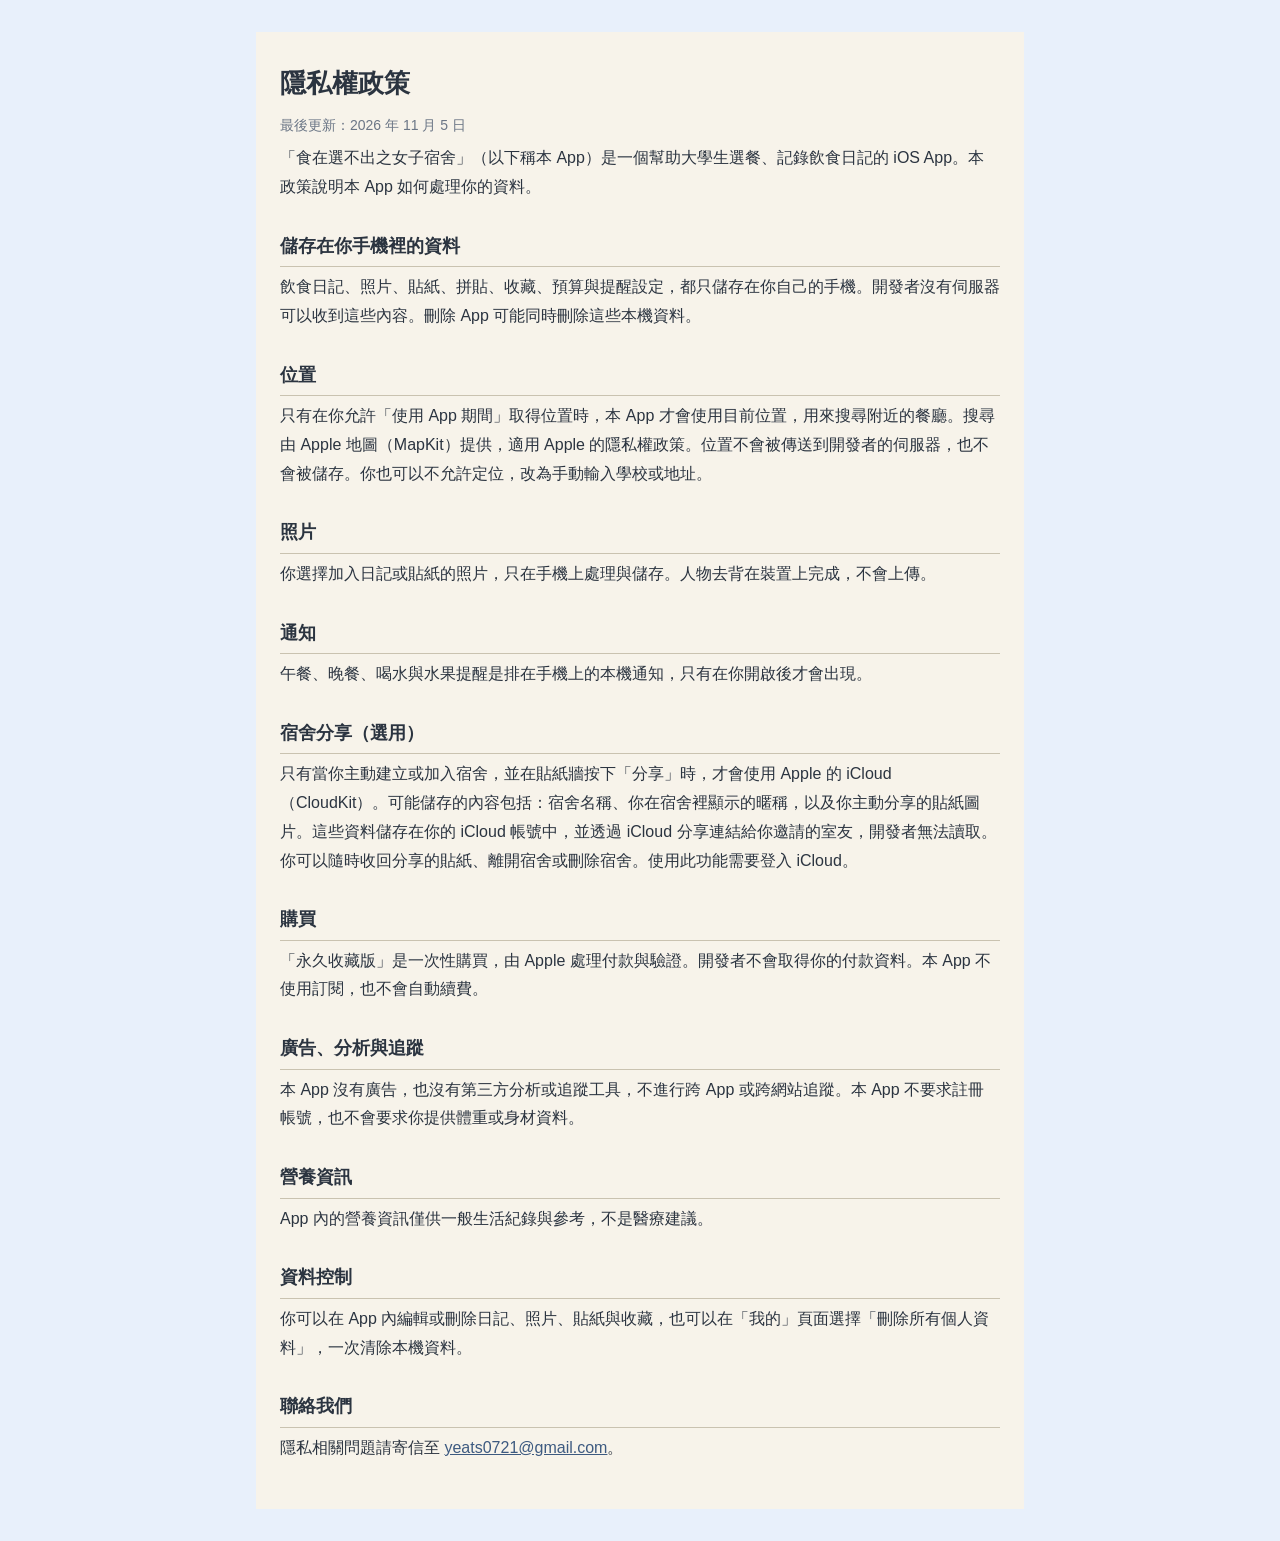
==== index.html @ 0e7910c2 "Add privacy policy page for the app This HTML file outlines the privacy policy for the '食在選不出之女子宿舍' " ====
<!doctype html>
<html lang="zh-Hant">
<head>
<meta charset="utf-8">
<meta name="viewport" content="width=device-width, initial-scale=1">
<title>食在選不出之女子宿舍 隱私權政策</title>
<style>
  body { margin: 0; background: #e8f0fb; color: #2b3440; font: 16px/1.8 -apple-system, "PingFang TC", "Noto Sans TC", sans-serif; }
  main { max-width: 720px; margin: 32px auto; padding: 28px 24px 40px; background: #f7f3ea; }
  h1 { font-size: 26px; margin: 0 0 4px; }
  h2 { font-size: 18px; margin: 28px 0 6px; border-bottom: 1px solid #c9c2b0; padding-bottom: 4px; }
  p, li { margin: 6px 0; }
  .date { color: #6b7686; font-size: 14px; }
  a { color: #3d5a80; }
  @media (max-width: 760px) { main { margin: 0; } }
</style>
</head>
<body>
<main>
<h1>隱私權政策</h1>
<p class="date">最後更新：2026 年 11 月 5 日</p>
<p>「食在選不出之女子宿舍」（以下稱本 App）是一個幫助大學生選餐、記錄飲食日記的 iOS App。本政策說明本 App 如何處理你的資料。</p>

<h2>儲存在你手機裡的資料</h2>
<p>飲食日記、照片、貼紙、拼貼、收藏、預算與提醒設定，都只儲存在你自己的手機。開發者沒有伺服器可以收到這些內容。刪除 App 可能同時刪除這些本機資料。</p>

<h2>位置</h2>
<p>只有在你允許「使用 App 期間」取得位置時，本 App 才會使用目前位置，用來搜尋附近的餐廳。搜尋由 Apple 地圖（MapKit）提供，適用 Apple 的隱私權政策。位置不會被傳送到開發者的伺服器，也不會被儲存。你也可以不允許定位，改為手動輸入學校或地址。</p>

<h2>照片</h2>
<p>你選擇加入日記或貼紙的照片，只在手機上處理與儲存。人物去背在裝置上完成，不會上傳。</p>

<h2>通知</h2>
<p>午餐、晚餐、喝水與水果提醒是排在手機上的本機通知，只有在你開啟後才會出現。</p>

<h2>宿舍分享（選用）</h2>
<p>只有當你主動建立或加入宿舍，並在貼紙牆按下「分享」時，才會使用 Apple 的 iCloud（CloudKit）。可能儲存的內容包括：宿舍名稱、你在宿舍裡顯示的暱稱，以及你主動分享的貼紙圖片。這些資料儲存在你的 iCloud 帳號中，並透過 iCloud 分享連結給你邀請的室友，開發者無法讀取。你可以隨時收回分享的貼紙、離開宿舍或刪除宿舍。使用此功能需要登入 iCloud。</p>

<h2>購買</h2>
<p>「永久收藏版」是一次性購買，由 Apple 處理付款與驗證。開發者不會取得你的付款資料。本 App 不使用訂閱，也不會自動續費。</p>

<h2>廣告、分析與追蹤</h2>
<p>本 App 沒有廣告，也沒有第三方分析或追蹤工具，不進行跨 App 或跨網站追蹤。本 App 不要求註冊帳號，也不會要求你提供體重或身材資料。</p>

<h2>營養資訊</h2>
<p>App 內的營養資訊僅供一般生活紀錄與參考，不是醫療建議。</p>

<h2>資料控制</h2>
<p>你可以在 App 內編輯或刪除日記、照片、貼紙與收藏，也可以在「我的」頁面選擇「刪除所有個人資料」，一次清除本機資料。</p>

<h2>聯絡我們</h2>
<p>隱私相關問題請寄信至 <a href="mailto:yeats0721@gmail.com">yeats0721@gmail.com</a>。</p>
</main>
</body>
</html>
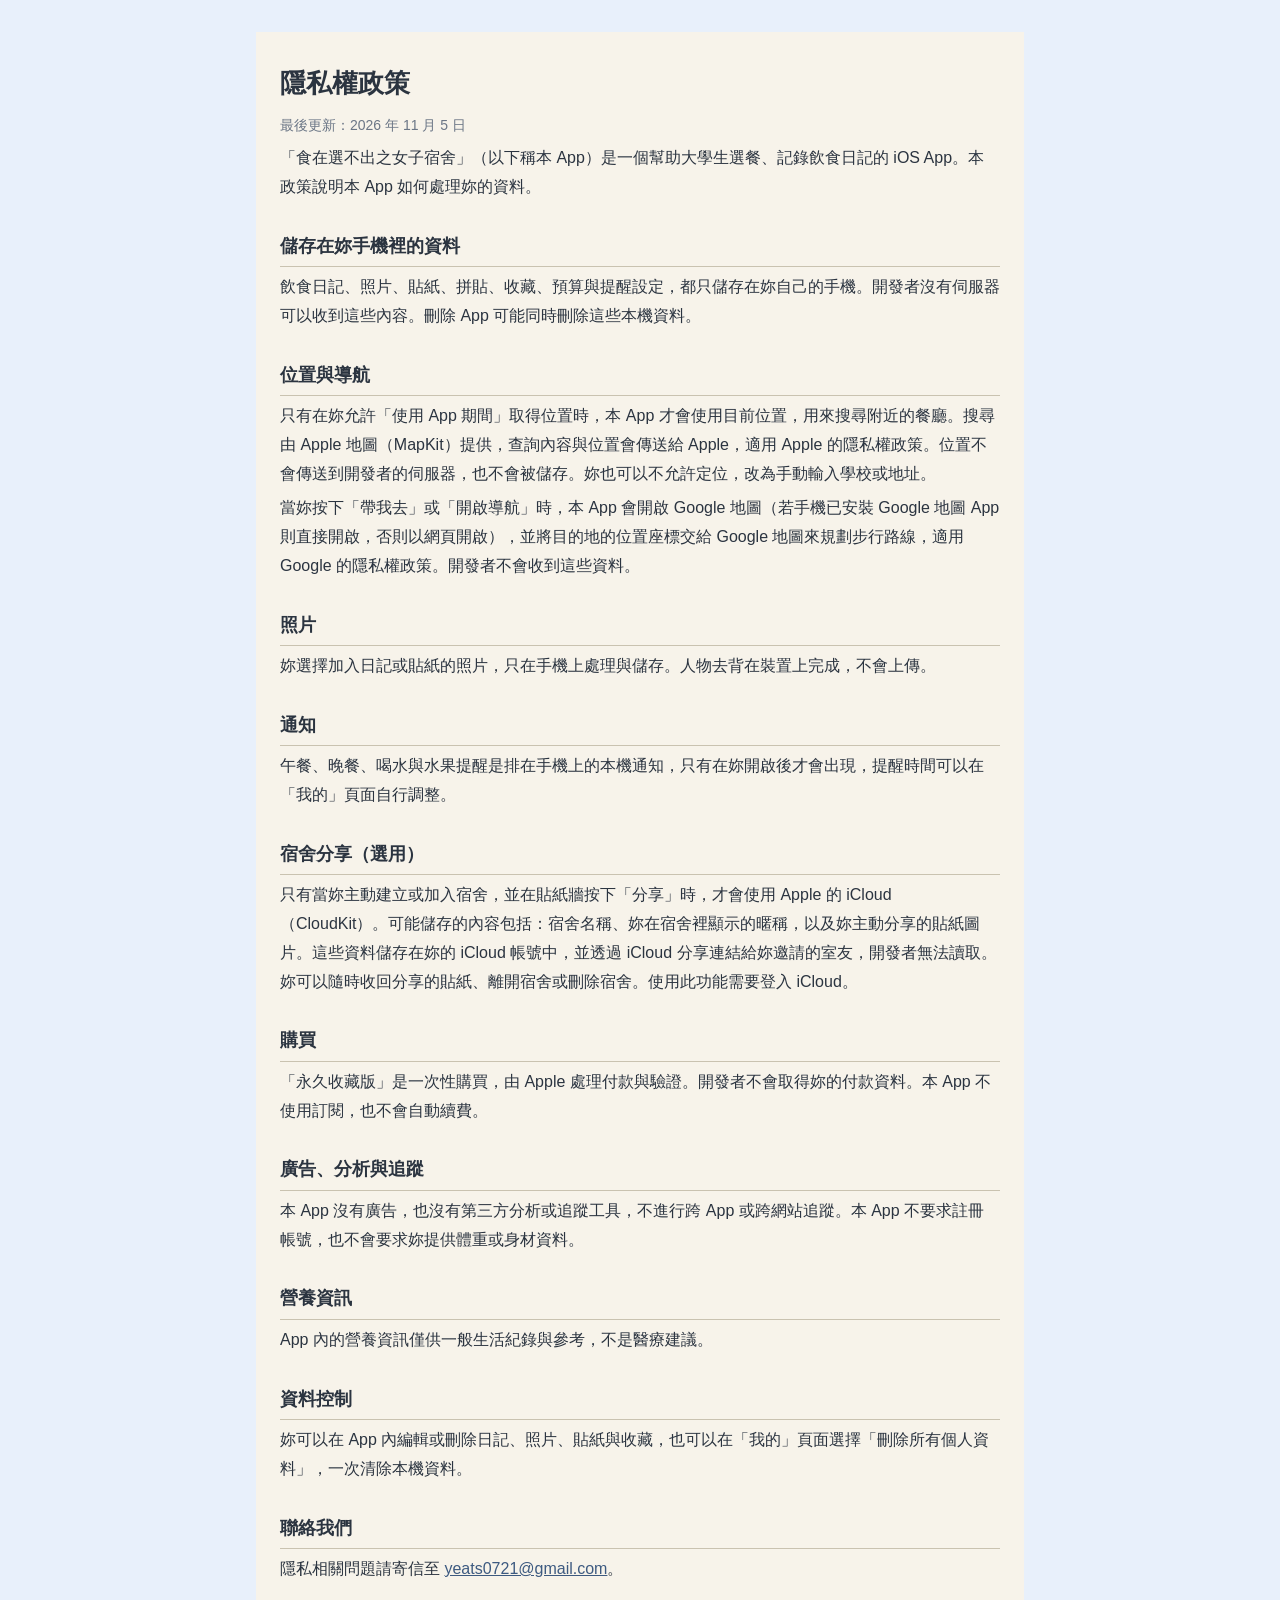
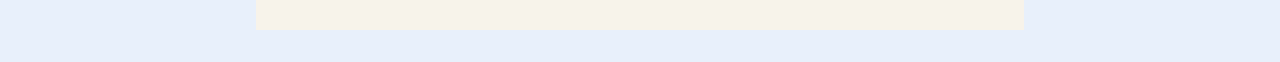
==== commit b02a4150: "Update privacy policy: Google Maps navigation and reminder times" ====
--- a/index.html
+++ b/index.html
@@ -19,34 +19,35 @@
 <main>
 <h1>隱私權政策</h1>
 <p class="date">最後更新：2026 年 11 月 5 日</p>
-<p>「食在選不出之女子宿舍」（以下稱本 App）是一個幫助大學生選餐、記錄飲食日記的 iOS App。本政策說明本 App 如何處理你的資料。</p>
+<p>「食在選不出之女子宿舍」（以下稱本 App）是一個幫助大學生選餐、記錄飲食日記的 iOS App。本政策說明本 App 如何處理妳的資料。</p>
 
-<h2>儲存在你手機裡的資料</h2>
-<p>飲食日記、照片、貼紙、拼貼、收藏、預算與提醒設定，都只儲存在你自己的手機。開發者沒有伺服器可以收到這些內容。刪除 App 可能同時刪除這些本機資料。</p>
+<h2>儲存在妳手機裡的資料</h2>
+<p>飲食日記、照片、貼紙、拼貼、收藏、預算與提醒設定，都只儲存在妳自己的手機。開發者沒有伺服器可以收到這些內容。刪除 App 可能同時刪除這些本機資料。</p>
 
-<h2>位置</h2>
-<p>只有在你允許「使用 App 期間」取得位置時，本 App 才會使用目前位置，用來搜尋附近的餐廳。搜尋由 Apple 地圖（MapKit）提供，適用 Apple 的隱私權政策。位置不會被傳送到開發者的伺服器，也不會被儲存。你也可以不允許定位，改為手動輸入學校或地址。</p>
+<h2>位置與導航</h2>
+<p>只有在妳允許「使用 App 期間」取得位置時，本 App 才會使用目前位置，用來搜尋附近的餐廳。搜尋由 Apple 地圖（MapKit）提供，查詢內容與位置會傳送給 Apple，適用 Apple 的隱私權政策。位置不會傳送到開發者的伺服器，也不會被儲存。妳也可以不允許定位，改為手動輸入學校或地址。</p>
+<p>當妳按下「帶我去」或「開啟導航」時，本 App 會開啟 Google 地圖（若手機已安裝 Google 地圖 App 則直接開啟，否則以網頁開啟），並將目的地的位置座標交給 Google 地圖來規劃步行路線，適用 Google 的隱私權政策。開發者不會收到這些資料。</p>
 
 <h2>照片</h2>
-<p>你選擇加入日記或貼紙的照片，只在手機上處理與儲存。人物去背在裝置上完成，不會上傳。</p>
+<p>妳選擇加入日記或貼紙的照片，只在手機上處理與儲存。人物去背在裝置上完成，不會上傳。</p>
 
 <h2>通知</h2>
-<p>午餐、晚餐、喝水與水果提醒是排在手機上的本機通知，只有在你開啟後才會出現。</p>
+<p>午餐、晚餐、喝水與水果提醒是排在手機上的本機通知，只有在妳開啟後才會出現，提醒時間可以在「我的」頁面自行調整。</p>
 
 <h2>宿舍分享（選用）</h2>
-<p>只有當你主動建立或加入宿舍，並在貼紙牆按下「分享」時，才會使用 Apple 的 iCloud（CloudKit）。可能儲存的內容包括：宿舍名稱、你在宿舍裡顯示的暱稱，以及你主動分享的貼紙圖片。這些資料儲存在你的 iCloud 帳號中，並透過 iCloud 分享連結給你邀請的室友，開發者無法讀取。你可以隨時收回分享的貼紙、離開宿舍或刪除宿舍。使用此功能需要登入 iCloud。</p>
+<p>只有當妳主動建立或加入宿舍，並在貼紙牆按下「分享」時，才會使用 Apple 的 iCloud（CloudKit）。可能儲存的內容包括：宿舍名稱、妳在宿舍裡顯示的暱稱，以及妳主動分享的貼紙圖片。這些資料儲存在妳的 iCloud 帳號中，並透過 iCloud 分享連結給妳邀請的室友，開發者無法讀取。妳可以隨時收回分享的貼紙、離開宿舍或刪除宿舍。使用此功能需要登入 iCloud。</p>
 
 <h2>購買</h2>
-<p>「永久收藏版」是一次性購買，由 Apple 處理付款與驗證。開發者不會取得你的付款資料。本 App 不使用訂閱，也不會自動續費。</p>
+<p>「永久收藏版」是一次性購買，由 Apple 處理付款與驗證。開發者不會取得妳的付款資料。本 App 不使用訂閱，也不會自動續費。</p>
 
 <h2>廣告、分析與追蹤</h2>
-<p>本 App 沒有廣告，也沒有第三方分析或追蹤工具，不進行跨 App 或跨網站追蹤。本 App 不要求註冊帳號，也不會要求你提供體重或身材資料。</p>
+<p>本 App 沒有廣告，也沒有第三方分析或追蹤工具，不進行跨 App 或跨網站追蹤。本 App 不要求註冊帳號，也不會要求妳提供體重或身材資料。</p>
 
 <h2>營養資訊</h2>
 <p>App 內的營養資訊僅供一般生活紀錄與參考，不是醫療建議。</p>
 
 <h2>資料控制</h2>
-<p>你可以在 App 內編輯或刪除日記、照片、貼紙與收藏，也可以在「我的」頁面選擇「刪除所有個人資料」，一次清除本機資料。</p>
+<p>妳可以在 App 內編輯或刪除日記、照片、貼紙與收藏，也可以在「我的」頁面選擇「刪除所有個人資料」，一次清除本機資料。</p>
 
 <h2>聯絡我們</h2>
 <p>隱私相關問題請寄信至 <a href="mailto:yeats0721@gmail.com">yeats0721@gmail.com</a>。</p>
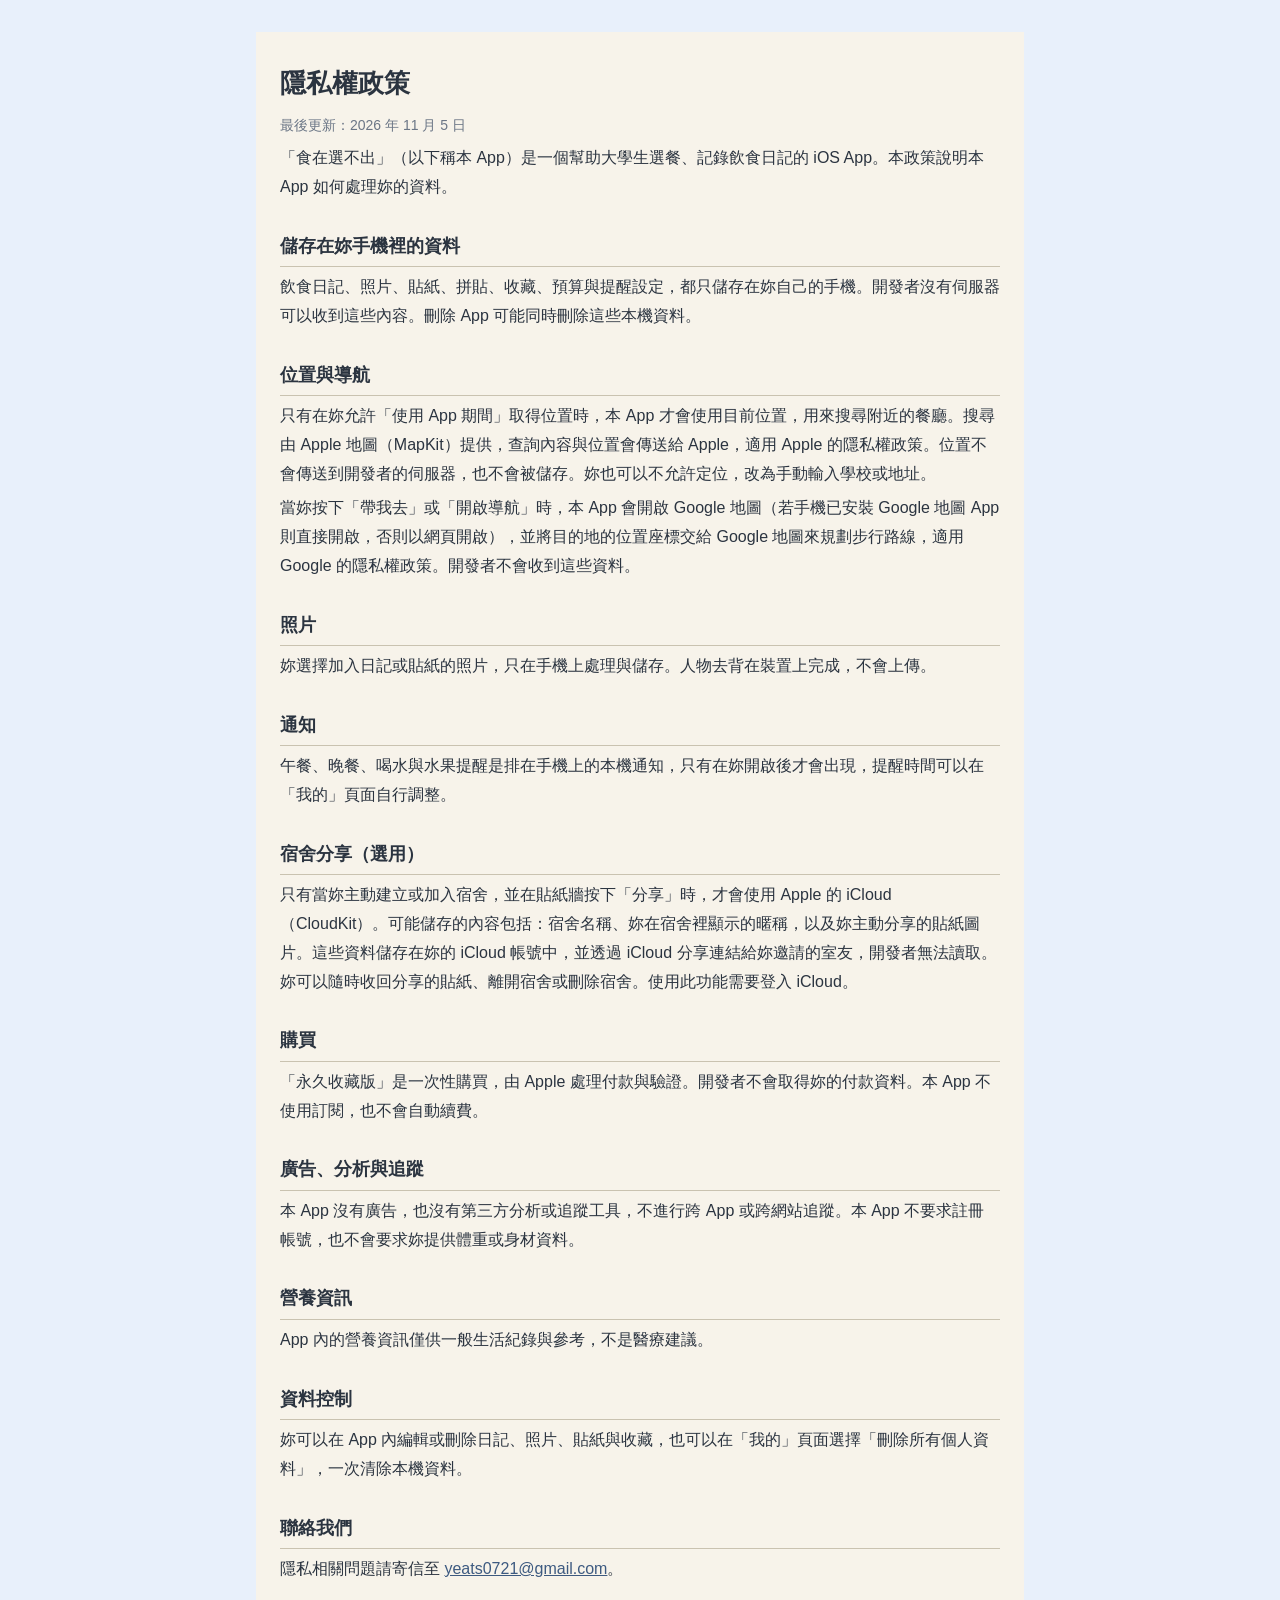
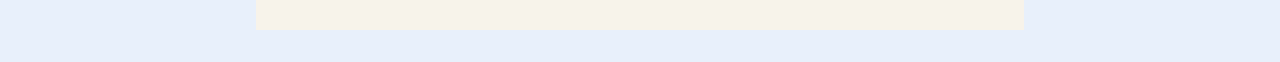
==== commit c1c82e06: "隱私權政策：App 名稱改為「食在選不出」 Co-Authored-By: Claude Fable 5.2 <noreply@anthropic.com>" ====
--- a/index.html
+++ b/index.html
@@ -3,7 +3,7 @@
 <head>
 <meta charset="utf-8">
 <meta name="viewport" content="width=device-width, initial-scale=1">
-<title>食在選不出之女子宿舍 隱私權政策</title>
+<title>食在選不出 隱私權政策</title>
 <style>
   body { margin: 0; background: #e8f0fb; color: #2b3440; font: 16px/1.8 -apple-system, "PingFang TC", "Noto Sans TC", sans-serif; }
   main { max-width: 720px; margin: 32px auto; padding: 28px 24px 40px; background: #f7f3ea; }
@@ -19,7 +19,7 @@
 <main>
 <h1>隱私權政策</h1>
 <p class="date">最後更新：2026 年 11 月 5 日</p>
-<p>「食在選不出之女子宿舍」（以下稱本 App）是一個幫助大學生選餐、記錄飲食日記的 iOS App。本政策說明本 App 如何處理妳的資料。</p>
+<p>「食在選不出」（以下稱本 App）是一個幫助大學生選餐、記錄飲食日記的 iOS App。本政策說明本 App 如何處理妳的資料。</p>
 
 <h2>儲存在妳手機裡的資料</h2>
 <p>飲食日記、照片、貼紙、拼貼、收藏、預算與提醒設定，都只儲存在妳自己的手機。開發者沒有伺服器可以收到這些內容。刪除 App 可能同時刪除這些本機資料。</p>
